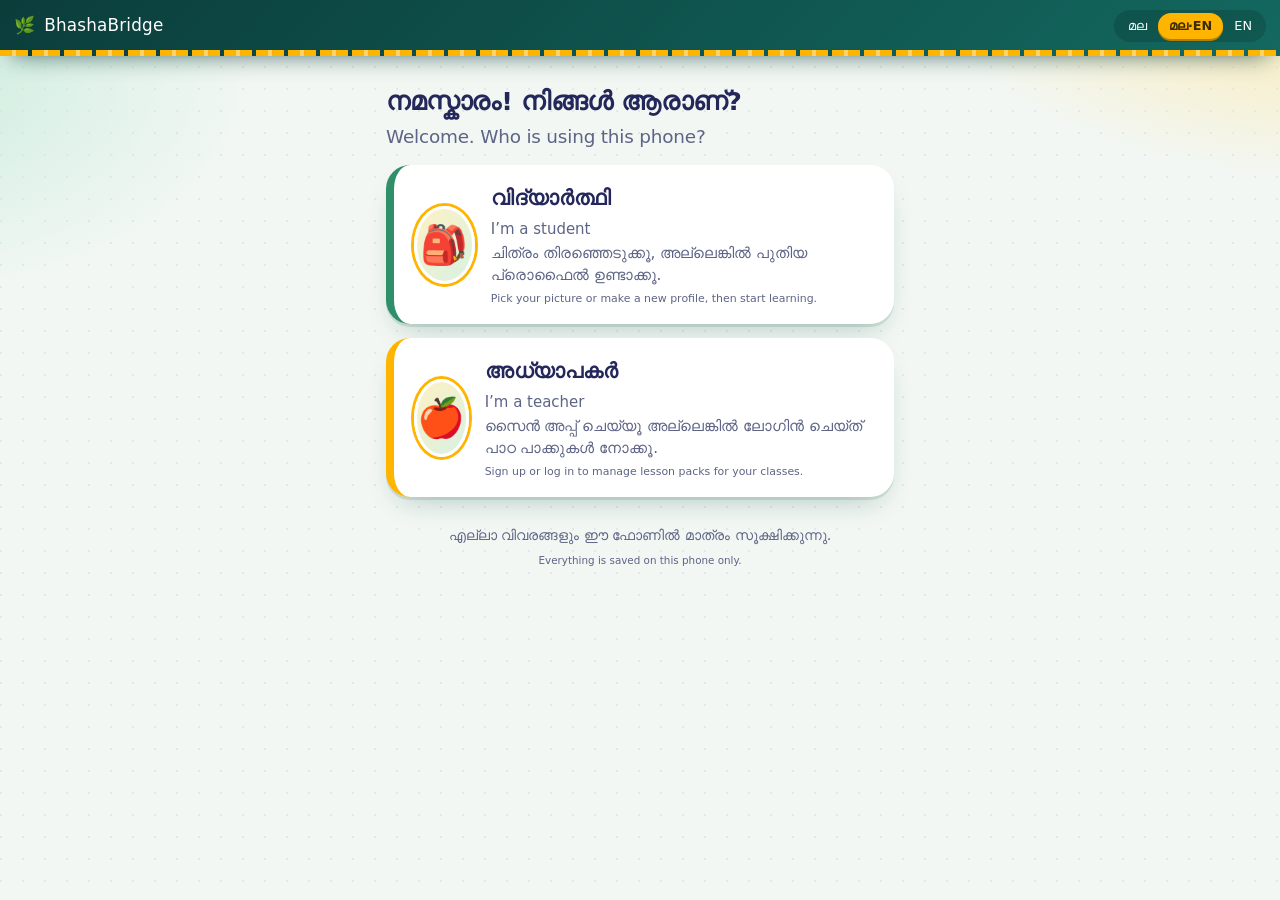
==== public/landing.html @ bab8854c "Rename landing to landing.html" ====
<!DOCTYPE html>
<html lang="ml">
<head>
<meta charset="utf-8">
<meta name="viewport" content="width=device-width, initial-scale=1, viewport-fit=cover">
<title>BhashaBridge</title>
<link rel="stylesheet" href="style.css">
<style>
a.door{display:flex;align-items:center;gap:16px;text-decoration:none;color:inherit;transition:transform .15s}
a.door:hover{transform:translateY(-3px)}
a.door.stu{border-left:8px solid var(--leaf)}
a.door.tea{border-left:8px solid var(--gold)}
a.door h2{margin:0;font-size:1.3rem;line-height:1.5}
a.door p{margin:2px 0 0;color:var(--mute);font-size:.95rem;line-height:1.5}
.foot{margin-top:26px;color:var(--mute);font-size:.9rem;text-align:center}
</style>
</head>
<body data-lang="both">
<header>
  <div class="brand"><span aria-hidden="true">🌿</span> BhashaBridge</div>
  <div class="tools">
    <div class="seg" role="group" aria-label="Language">
      <button data-lang="ml">മല</button>
      <button data-lang="both">മല·EN</button>
      <button data-lang="en">EN</button>
    </div>
  </div>
</header>
<main>
  <h1>
    <span class="ml" lang="ml">നമസ്കാരം! നിങ്ങൾ ആരാണ്?</span>
    <span class="en" lang="en">Welcome. Who is using this phone?</span>
  </h1>

  <!-- Student: opens the existing app, which starts at profile selection and creation -->
  <a class="card door stu" href="index.html">
    <div class="av" aria-hidden="true">🎒</div>
    <div>
      <h2><span class="ml" lang="ml">വിദ്യാർത്ഥി</span><span class="en" lang="en">I’m a student</span></h2>
      <p><span class="ml" lang="ml">ചിത്രം തിരഞ്ഞെടുക്കൂ, അല്ലെങ്കിൽ പുതിയ പ്രൊഫൈൽ ഉണ്ടാക്കൂ.</span><span class="en" lang="en">Pick your picture or make a new profile, then start learning.</span></p>
    </div>
  </a>

  <!-- Teacher: opens the teacher portal -->
  <a class="card door tea" href="teacher.html">
    <div class="av" aria-hidden="true">🍎</div>
    <div>
      <h2><span class="ml" lang="ml">അധ്യാപകർ</span><span class="en" lang="en">I’m a teacher</span></h2>
      <p><span class="ml" lang="ml">സൈൻ അപ്പ് ചെയ്യൂ അല്ലെങ്കിൽ ലോഗിൻ ചെയ്ത് പാഠ പാക്കുകൾ നോക്കൂ.</span><span class="en" lang="en">Sign up or log in to manage lesson packs for your classes.</span></p>
    </div>
  </a>

  <p class="foot"><span class="ml" lang="ml">എല്ലാ വിവരങ്ങളും ഈ ഫോണിൽ മാത്രം സൂക്ഷിക്കുന്നു.</span><span class="en" lang="en">Everything is saved on this phone only.</span></p>
</main>
<script>
function setLang(l, keep) {
  document.body.dataset.lang = l;
  document.documentElement.lang = l === "en" ? "en" : "ml";
  if (keep) { try { localStorage.setItem("bb_lang", l); } catch (e) {} }
}
try { setLang(localStorage.getItem("bb_lang") || "both"); } catch (e) {}
document.querySelectorAll(".seg button").forEach(b => b.onclick = () => setLang(b.dataset.lang, true));
</script>
</body>
</html>
---- public/style.css ----
:root {
  --paper: #f2f7f3;
  --card: #fff;
  --ink: #23275a;
  --mute: #5d6485;
  --green: #0f4c4a;
  --leaf: #2f8f6b;
  --gold: #ffb400;
  --hib: #d6336c;
  --line: #d5e5db;
  --r: 24px;
  --lift: 0 1px 0 #fff inset, 0 14px 30px -14px #0f4c4a55, 0 3px 0 var(--line);
  font-family:
    "Noto Sans Malayalam", "Manjari", "Nirmala UI", "Segoe UI", system-ui,
    sans-serif;
  color: var(--ink);
  color-scheme: light;
}
* {
  box-sizing: border-box;
}
body {
  margin: 0;
  min-height: 100dvh;
  font-size: 18px;
  line-height: 1.75;
  background: var(--paper);
  background-image:
    radial-gradient(700px 360px at 105% -5%, #ffe7a3 0, transparent 62%),
    radial-gradient(640px 380px at -10% 8%, #c9ecdc 0, transparent 60%),
    radial-gradient(circle at 1px 1px, #0f4c4a14 1.2px, transparent 1.6px);
  background-size:
    auto,
    auto,
    22px 22px;
  background-attachment: fixed;
  padding: env(safe-area-inset-top) env(safe-area-inset-right)
    env(safe-area-inset-bottom) env(safe-area-inset-left);
}
button {
  font: inherit;
  color: inherit;
  cursor: pointer;
  -webkit-tap-highlight-color: transparent;
}
:focus-visible {
  outline: 3px solid var(--gold);
  outline-offset: 3px;
}
[hidden] {
  display: none !important;
}
.skip {
  position: absolute;
  left: -999px;
}
.skip:focus {
  left: 8px;
  top: 8px;
  z-index: 50;
  background: #fff;
  padding: 6px 12px;
  border-radius: 8px;
}
/* language modes */
body[data-lang="ml"] .en,
body[data-lang="en"] .ml {
  display: none;
}
body[data-lang="both"] .ml,
body[data-lang="both"] .en {
  display: block;
  width: 100%;
}
body[data-lang="both"] .ml + .en,
body[data-lang="both"] .en + .ml {
  margin-top: 4px;
}
body[data-lang="both"] .en {
  font-size: 0.72em;
  line-height: 1.4;
  color: var(--mute);
  font-weight: 500;
}
body[data-lang="both"] .btn .en,
body[data-lang="both"] .pick .en,
body[data-lang="both"] header .en {
  color: inherit;
  opacity: 0.82;
}
/* header with a kasavu-style gold border */
header {
  position: sticky;
  top: 0;
  z-index: 5;
  display: flex;
  justify-content: space-between;
  align-items: center;
  gap: 8px;
  padding: 10px 14px 14px;
  color: #fff;
  background: linear-gradient(135deg, #0b3d3b, #13685f);
  box-shadow: 0 10px 24px -12px #0b3d3bcc;
}
header::after {
  content: "";
  position: absolute;
  left: 0;
  right: 0;
  bottom: 0;
  height: 6px;
  background: repeating-linear-gradient(
    90deg,
    var(--gold) 0 12px,
    #ffd467 12px 16px,
    var(--gold) 16px 28px,
    transparent 28px 32px
  );
}
.brand {
  display: flex;
  align-items: center;
  gap: 9px;
  font-size: 1.05rem;
  letter-spacing: 0.2px;
}
.brand img {
  border-radius: 9px;
  box-shadow: 0 2px 0 #00000033;
}
.tools {
  display: flex;
  align-items: center;
  gap: 8px;
}
.seg {
  display: flex;
  background: #00000026;
  border-radius: 99px;
  padding: 3px;
}
.seg button {
  border: 0;
  background: none;
  color: #fff;
  padding: 2px 11px;
  border-radius: 99px;
  font-size: 0.8rem;
  line-height: 1.7;
  transition: background 0.2s;
}
body[data-lang="ml"] [data-lang="ml"],
body[data-lang="both"] [data-lang="both"],
body[data-lang="en"] [data-lang="en"] {
  background: var(--gold);
  color: #3a2a00;
  font-weight: 800;
  box-shadow: 0 2px 0 #b57f00;
}
.ico {
  border: 0;
  background: #ffffff26;
  color: #fff;
  width: 36px;
  height: 36px;
  border-radius: 50%;
  font-size: 1.15rem;
  line-height: 1;
}
.net {
  font-size: 0.75rem;
  background: var(--hib);
  padding: 1px 10px;
  border-radius: 99px;
  line-height: 1.7;
  font-weight: 700;
}
main {
  max-width: 540px;
  margin: 0 auto;
  padding: 22px 16px 56px;
}
.boot {
  text-align: center;
  color: var(--mute);
}
.screen:not([hidden]) {
  animation: rise 0.4s cubic-bezier(0.2, 0.8, 0.2, 1);
}
@keyframes rise {
  from {
    opacity: 0;
    transform: translateY(16px);
  }
}
h1 {
  font-size: 1.6rem;
  line-height: 1.4;
  margin: 6px 0 16px;
  letter-spacing: -0.2px;
}
/* buttons */
.btn {
  display: block;
  width: 100%;
  min-height: 58px;
  border: 0;
  border-radius: 18px;
  color: #fff;
  font-weight: 800;
  padding: 8px 18px;
  margin-top: 16px;
  background: linear-gradient(180deg, #19776e, var(--green));
  box-shadow:
    0 6px 0 #08302f,
    0 14px 22px -8px #0f4c4a66,
    inset 0 1px 0 #ffffff55;
  transition:
    transform 0.08s,
    box-shadow 0.08s,
    filter 0.2s;
}
.btn:hover {
  filter: brightness(1.08);
}
.btn:active {
  transform: translateY(5px);
  box-shadow:
    0 1px 0 #08302f,
    0 4px 8px -4px #0f4c4a66,
    inset 0 1px 0 #ffffff55;
}
.btn[disabled] {
  background: #b9c8c0;
  box-shadow: 0 6px 0 #97a79f;
  color: #f4f8f5;
  cursor: not-allowed;
  filter: none;
}
.btn.alt {
  background: #fff;
  color: var(--green);
  border: 2px solid var(--green);
  box-shadow: 0 6px 0 var(--line);
}
.btn.gold {
  background: linear-gradient(180deg, #ffc83d, var(--gold));
  color: #3a2a00;
  box-shadow:
    0 6px 0 #b57f00,
    0 14px 22px -8px #ffb40088,
    inset 0 1px 0 #fff9;
}
/* cards */
.card {
  background: var(--card);
  border-radius: var(--r);
  padding: 18px 20px;
  margin: 14px 0;
  box-shadow: var(--lift);
}
.q {
  position: relative;
  padding: 18px 84px 18px 20px;
  border-left: 8px solid var(--gold);
}
.big {
  display: flex;
  flex-direction: column;
  gap: 4px;
  font-size: 1.3rem;
  line-height: 1.6;
  margin: 0;
  font-weight: 600;
}
.big .ml,
.big .en {
  display: block;
  width: 100%;
}
.listen {
  position: absolute;
  right: 14px;
  top: 50%;
  transform: translateY(-50%);
  width: 46px;
  height: 46px;
  border-radius: 50%;
  border: 0;
  font-size: 1.2rem;
  background: linear-gradient(180deg, #ffd467, var(--gold));
  box-shadow: 0 4px 0 #b57f00;
  transition: transform 0.08s;
}
.listen:active {
  transform: translateY(3px);
  box-shadow: 0 1px 0 #b57f00;
}
.opt .listen {
  position: static;
  flex: none;
  align-self: center;
}
.note {
  color: var(--mute);
  font-size: 0.95rem;
  margin: 0 0 8px;
}
/* profiles + pin */
.kids {
  display: grid;
  grid-template-columns: repeat(auto-fill, minmax(136px, 1fr));
  gap: 16px;
}
.kid {
  display: flex;
  flex-direction: column;
  align-items: center;
  gap: 6px;
  padding: 18px 8px 14px;
  border: 0;
  border-radius: var(--r);
  background: #fff;
  box-shadow: var(--lift);
  font-weight: 700;
  transition: transform 0.15s;
}
.kid:hover {
  transform: translateY(-4px) rotate(-1deg);
}
.kid .av,
.av {
  display: grid;
  place-items: center;
  font-size: 2.4rem;
  line-height: 1;
  width: 78px;
  height: 78px;
  border-radius: 50%;
  background: linear-gradient(135deg, #fff1c2, #d7f1e4);
  box-shadow:
    inset 0 0 0 3px #fff,
    0 0 0 3px var(--gold);
}
.center .av {
  margin: 0 auto 6px;
}
.kid.add {
  background: transparent;
  border: 3px dashed var(--leaf);
  color: var(--green);
  box-shadow: none;
}
.kid.add .av {
  background: #fff;
  box-shadow: none;
  font-size: 2rem;
}
.emo {
  display: grid;
  grid-template-columns: repeat(6, 1fr);
  gap: 8px;
}
.emo button {
  font-size: 1.7rem;
  border: 2px solid var(--line);
  border-radius: 16px;
  background: #fff;
  padding: 5px 0;
  transition: transform 0.1s;
}
.emo button:hover {
  transform: scale(1.1);
}
.emo button.sel {
  border-color: var(--green);
  background: #dff1e8;
  box-shadow: 0 4px 0 var(--leaf);
}
input[type="text"],
textarea {
  width: 100%;
  font: inherit;
  padding: 13px 16px;
  border: 2px solid var(--line);
  border-radius: 16px;
  background: #fbfdfb;
  color: var(--ink);
  margin-top: 8px;
  transition:
    border-color 0.2s,
    box-shadow 0.2s;
}
input[type="text"]:focus,
textarea:focus {
  outline: 0;
  border-color: var(--green);
  box-shadow: 0 0 0 4px #2f8f6b33;
}
textarea {
  resize: vertical;
  min-height: 88px;
}
.dots {
  display: flex;
  justify-content: center;
  gap: 16px;
  margin: 16px 0;
}
.dots i {
  width: 20px;
  height: 20px;
  border-radius: 50%;
  border: 3px solid var(--green);
  transition:
    transform 0.15s,
    background 0.15s;
}
.dots i.on {
  background: var(--gold);
  border-color: var(--green);
  transform: scale(1.15);
}
.dots.bad {
  animation: shake 0.4s;
}
.dots.bad i {
  border-color: var(--hib);
}
@keyframes shake {
  25% {
    transform: translateX(-10px);
  }
  75% {
    transform: translateX(10px);
  }
}
.pad {
  display: grid;
  grid-template-columns: repeat(3, 1fr);
  gap: 12px;
  max-width: 310px;
  margin: 0 auto;
}
.pad button {
  height: 64px;
  font-size: 1.55rem;
  font-weight: 800;
  border: 0;
  border-radius: 20px;
  background: #fff;
  box-shadow:
    0 5px 0 var(--line),
    0 10px 16px -10px #0f4c4a55;
}
.pad button:active {
  transform: translateY(4px);
  box-shadow: 0 1px 0 var(--line);
}
.center {
  text-align: center;
}
/* home */
.cc {
  position: relative;
  overflow: hidden;
  padding-top: 22px;
}
.cc::before {
  content: "";
  position: absolute;
  left: 0;
  right: 0;
  top: 0;
  height: 7px;
  background: linear-gradient(90deg, var(--leaf), #7bd0a8);
}
.cc:has(.tag)::before {
  background: linear-gradient(90deg, var(--gold), #ff7a45);
}
.cc h2 {
  font-size: 1.25rem;
  margin: 0 0 8px;
  line-height: 1.5;
}
.tag {
  display: inline-block;
  background: linear-gradient(90deg, #ffc83d, #ff9f45);
  color: #3a2a00;
  border-radius: 99px;
  font-size: 0.75rem;
  padding: 0 12px;
  font-weight: 800;
  margin-bottom: 6px;
}
.pills {
  display: flex;
  flex-wrap: wrap;
  gap: 6px;
}
.pill {
  display: inline-flex;
  align-items: center;
  gap: 7px;
  font-size: 0.78rem;
  padding: 1px 11px;
  border-radius: 99px;
  border: 2px solid var(--line);
  color: var(--mute);
  line-height: 1.55;
  background: #fafdfb;
}
.pill i {
  font-style: normal;
  font-weight: 800;
  background: #0000000d;
  border-radius: 99px;
  padding: 0 7px;
}
.pill.good {
  border-color: var(--leaf);
  background: #dff1e8;
  color: #0b5a3a;
}
.pill.mid {
  border-color: var(--gold);
  background: #fff4d1;
  color: #6a4a00;
}
.pill.low {
  border-color: var(--hib);
  background: #fde4ed;
  color: #8b1c46;
}
.row {
  display: flex;
  gap: 12px;
}
.row > * {
  flex: 1;
}
/* gate: connected stepper */
.steps {
  display: flex;
  gap: 8px;
  list-style: none;
  padding: 0;
  margin: 0 0 8px;
  font-size: 0.78rem;
  align-items: flex-end;
}
.steps li {
  flex: 1;
  text-align: center;
  position: relative;
  padding-top: 14px;
  color: var(--mute);
  line-height: 1.4;
}
.steps li::before {
  content: "";
  position: absolute;
  top: 0;
  left: 0;
  right: 0;
  height: 7px;
  border-radius: 99px;
  background: var(--line);
}
.steps li.on {
  color: var(--ink);
  font-weight: 800;
}
.steps li.on::before {
  background: linear-gradient(90deg, var(--gold), #ff9f45);
  box-shadow: 0 0 0 3px #ffb40033;
}
.steps li.done {
  color: var(--leaf);
}
.steps li.done::before {
  background: var(--leaf);
}
.x {
  border: 0;
  background: #fff;
  font-size: 1.1rem;
  color: var(--mute);
  width: 36px;
  height: 36px;
  border-radius: 50%;
  margin-left: 8px;
  box-shadow: 0 2px 0 var(--line);
}
/* pookalam mic: rotating petals, glowing centre */
.mic {
  position: relative;
  isolation: isolate;
  display: block;
  margin: 8px auto 0;
  width: 156px;
  height: 156px;
  border: 0;
  border-radius: 50%;
  background: none;
  font-size: 2.5rem;
  color: #fff;
  transition: transform 0.15s;
  filter: drop-shadow(0 12px 14px #0f4c4a55);
}
.mic::before {
  content: "";
  position: absolute;
  inset: 0;
  z-index: -2;
  border-radius: 50%;
  background: repeating-conic-gradient(
    var(--gold) 0 12deg,
    #ff7a45 12deg 24deg
  );
  -webkit-mask: radial-gradient(circle, transparent 0 30%, #000 31%);
  mask: radial-gradient(circle, transparent 0 30%, #000 31%);
  animation: spin 28s linear infinite;
}
.mic::after {
  content: "";
  position: absolute;
  inset: 30px;
  z-index: -1;
  border-radius: 50%;
  background: radial-gradient(circle at 35% 28%, #35b48f, var(--green) 70%);
  box-shadow:
    0 0 0 6px #fff,
    0 0 0 9px var(--gold);
}
.mic:active {
  transform: scale(0.95);
}
.mic span {
  position: absolute;
  left: 50%;
  transform: translateX(-50%);
  bottom: -52px;
  width: max-content;
  max-width: 170px;
  color: var(--ink);
  font-size: 0.9rem;
  line-height: 1.2;
  font-weight: 700;
  text-align: center;
  white-space: nowrap;
}
body[data-lang="both"] .mic span {
  max-width: 190px;
}
.mic.rec {
  animation: pulse 1.1s infinite;
}
.mic.rec::after {
  background: radial-gradient(circle at 35% 28%, #ff6a98, var(--hib) 70%);
}
.mic.rec::before {
  animation-duration: 3s;
}
@keyframes spin {
  to {
    transform: rotate(360deg);
  }
}
@keyframes pulse {
  50% {
    transform: scale(1.07);
  }
}
.ans {
  display: flex;
  flex-direction: column;
  gap: 12px;
  padding-bottom: 22px;
}
.ans .mic {
  margin: 6px auto 58px;
}
.stat {
  min-height: 28px;
  text-align: center;
  color: var(--mute);
  margin: -8px 0 0;
  font-weight: 600;
}
.quote {
  font-size: 1.25rem;
  font-weight: 700;
  margin: 0 0 6px;
}
.opts {
  display: grid;
  gap: 12px;
  margin-top: 8px;
}
.opt {
  display: flex;
  gap: 10px;
}
.pick {
  position: relative;
  flex: 1;
  text-align: left;
  background: #fff;
  border: 2px solid transparent;
  border-radius: 18px;
  padding: 12px 44px 12px 16px;
  box-shadow: var(--lift);
  line-height: 1.65;
  transition:
    transform 0.1s,
    border-color 0.15s,
    background 0.15s;
}
.pick:active {
  transform: scale(0.985);
}
.pick.sel {
  border-color: var(--green);
  background: #e6f5ec;
}
.pick.sel::after {
  content: "✓";
  position: absolute;
  right: 12px;
  top: 50%;
  transform: translateY(-50%);
  width: 26px;
  height: 26px;
  border-radius: 50%;
  background: var(--green);
  color: #fff;
  display: grid;
  place-items: center;
  font-size: 0.9rem;
  font-weight: 800;
  animation: pop 0.3s;
}
.pairs {
  display: grid;
  grid-template-columns: 1fr 1fr;
  gap: 12px;
}
.pairs .card {
  margin: 0;
  padding: 14px;
  text-align: center;
}
.pairs b {
  display: block;
  font-size: 1.12rem;
}
.pairs b[lang="en"] {
  color: var(--leaf);
}
.pairs .listen {
  position: static;
  margin: 8px auto 0;
}
.chips {
  display: flex;
  flex-wrap: wrap;
  gap: 8px;
}
.chips span {
  background: #fff4d1;
  border: 2px solid var(--gold);
  border-radius: 14px;
  padding: 0 12px;
  font-weight: 800;
}
.think {
  text-align: center;
  padding: 38px;
}
.think i {
  display: inline-block;
  width: 15px;
  height: 15px;
  margin: 0 5px;
  border-radius: 50%;
  background: var(--gold);
  animation: bob 1s infinite;
}
.think i:nth-child(2) {
  animation-delay: 0.15s;
  background: #ff9f45;
}
.think i:nth-child(3) {
  animation-delay: 0.3s;
  background: var(--hib);
}
@keyframes bob {
  50% {
    transform: translateY(-14px);
  }
}
.win {
  font-size: 3.2rem;
  text-align: center;
  margin: 0;
  animation: pop 0.5s;
}
@keyframes pop {
  0% {
    transform: scale(0.3);
  }
  70% {
    transform: scale(1.25);
  }
}
.sum {
  list-style: none;
  padding: 0;
  margin: 6px 0 0;
}
.sum li {
  display: flex;
  justify-content: space-between;
  padding: 8px 0;
  border-bottom: 2px dotted var(--line);
}
.confetti {
  position: fixed;
  inset: 0;
  z-index: 40;
  pointer-events: none;
  overflow: hidden;
}
.confetti i {
  position: absolute;
  top: -24px;
  width: 10px;
  height: 16px;
  border-radius: 3px;
  animation: fall 1.9s cubic-bezier(0.3, 0.6, 0.5, 1) forwards;
}
@keyframes fall {
  to {
    transform: translate(var(--dx, 0), 105vh) rotate(720deg);
  }
}
/* overlays */
.modal {
  position: fixed;
  inset: 0;
  z-index: 20;
  background: #0b2a2ab3;
  backdrop-filter: blur(4px);
  display: grid;
  place-items: end center;
  animation: fade 0.2s;
}
.sheet {
  background: var(--paper);
  width: 100%;
  max-width: 540px;
  border-radius: 28px 28px 0 0;
  padding: 22px 18px calc(20px + env(safe-area-inset-bottom));
  max-height: 88dvh;
  overflow: auto;
  animation: slide 0.3s cubic-bezier(0.2, 0.8, 0.2, 1);
}
@keyframes slide {
  from {
    transform: translateY(60px);
    opacity: 0;
  }
}
@keyframes fade {
  from {
    opacity: 0;
  }
}
.toast {
  position: fixed;
  left: 50%;
  bottom: calc(22px + env(safe-area-inset-bottom));
  transform: translate(-50%, 40px);
  background: var(--ink);
  color: #fff;
  padding: 10px 20px;
  border-radius: 99px;
  opacity: 0;
  transition: 0.25s;
  z-index: 60;
  pointer-events: none;
  max-width: 90vw;
  font-size: 0.95rem;
  box-shadow: 0 10px 24px -8px #23275a99;
}
.toast.on {
  opacity: 1;
  transform: translate(-50%, 0);
}
@media (prefers-reduced-motion: reduce) {
  *,
  ::before,
  ::after {
    animation: none !important;
    transition: none !important;
  }
}
/* passport + digest */
.who {
  display: flex;
  align-items: center;
  gap: 14px;
  margin-bottom: 8px;
}
.who h1 {
  margin: 0;
}
.who .note {
  margin: 0;
}
.tabs {
  display: flex;
  gap: 8px;
  overflow-x: auto;
  padding: 4px 2px 12px;
  scrollbar-width: none;
}
.tab {
  flex: none;
  border: 0;
  background: #fff;
  border-radius: 99px;
  padding: 3px 16px;
  font-weight: 700;
  color: var(--mute);
  box-shadow: 0 4px 0 var(--line);
  line-height: 1.6;
}
.tab.on {
  background: var(--green);
  color: #fff;
  box-shadow: 0 4px 0 #08302f;
}
.srow {
  display: flex;
  justify-content: space-between;
  align-items: center;
  gap: 10px;
}
.srow b {
  font-size: 1.15rem;
}
.badge {
  border-radius: 99px;
  padding: 0 12px;
  font-size: 0.78rem;
  font-weight: 800;
  background: #eef2f0;
  color: var(--mute);
  border: 2px solid var(--line);
  text-align: center;
  line-height: 1.5;
}
.badge.good {
  background: #dff1e8;
  color: #0b5a3a;
  border-color: var(--leaf);
}
.badge.mid {
  background: #fff4d1;
  color: #6a4a00;
  border-color: var(--gold);
}
.badge.low {
  background: #fde4ed;
  color: #8b1c46;
  border-color: var(--hib);
}
.bar {
  height: 16px;
  background: #e3eee8;
  border-radius: 99px;
  overflow: hidden;
  margin: 12px 0 8px;
}
.bar i {
  display: block;
  height: 100%;
  border-radius: 99px;
  background: linear-gradient(90deg, var(--leaf), #5cc79b);
  transition: width 0.8s cubic-bezier(0.2, 0.8, 0.2, 1);
}
.strand.mid .bar i {
  background: linear-gradient(90deg, var(--gold), #ffd467);
}
.strand.low .bar i {
  background: linear-gradient(90deg, var(--hib), #ff7aa3);
}
.strand.none .bar i {
  background: #9db3ab;
}
.lowc {
  display: inline-block;
  border: 2px dashed var(--mute);
  border-radius: 10px;
  padding: 0 10px;
  font-size: 0.8rem;
  color: var(--mute);
  margin-left: 6px;
}
details summary {
  cursor: pointer;
  color: var(--green);
  font-weight: 800;
  font-size: 0.9rem;
  margin-top: 6px;
}
.log {
  list-style: none;
  padding: 0;
  margin: 8px 0 0;
  font-size: 0.85rem;
}
.log li {
  display: flex;
  justify-content: space-between;
  gap: 8px;
  padding: 5px 0;
  border-bottom: 2px dotted var(--line);
}
.next {
  background: linear-gradient(135deg, #0b3d3b, #13685f);
  color: #fff;
}
.next .note {
  color: #cfe6dc;
}
.next .btn {
  margin-top: 12px;
}
.chip {
  display: inline-block;
  background: #fff0bd;
  color: #634900;
  border-radius: 99px;
  padding: 0 12px;
  font-size: 0.78rem;
  font-weight: 800;
}
.rank {
  display: grid;
  grid-template-columns: 34px 1fr auto;
  gap: 12px;
  align-items: center;
  padding: 10px 0;
  border-bottom: 2px dotted var(--line);
}
.rank .n {
  width: 34px;
  height: 34px;
  border-radius: 50%;
  display: grid;
  place-items: center;
  background: var(--gold);
  font-weight: 800;
  color: #3a2a00;
}
.rank .bar {
  margin: 4px 0 0;
}
.rank small {
  color: var(--mute);
}
.stats {
  display: grid;
  grid-template-columns: repeat(3, 1fr);
  gap: 10px;
  text-align: center;
}
.stats b {
  display: block;
  font-size: 1.6rem;
  line-height: 1.2;
  color: var(--green);
}
.stats span {
  font-size: 0.78rem;
  color: var(--mute);
}
@media print {
  body {
    background: #fff !important;
  }
  header,
  .noprint,
  .toast {
    display: none !important;
  }
  .card {
    box-shadow: none;
    border: 1px solid #bbb;
    break-inside: avoid;
  }
  main {
    max-width: none;
    padding: 0;
  }
  .bar i {
    -webkit-print-color-adjust: exact;
    print-color-adjust: exact;
  }
}
/* ===== v3: bilingual layout + voice card ===== */
.bi {
  display: inline;
}
body[data-lang="both"] .bi {
  display: inline-flex;
  flex-direction: column;
  gap: 2px;
  max-width: 100%;
  vertical-align: top;
}
body[data-lang="both"] .bi .ml,
body[data-lang="both"] .bi .en {
  display: block;
  width: auto;
  margin: 0;
}

/* small labels: Malayalam · English on a single line */
body[data-lang="both"] :is(.pill, .badge, .tab, .tag, .chip, .chips span) .bi {
  display: inline;
}
body[data-lang="both"]
  :is(.pill, .badge, .tab, .tag, .chip, .chips span)
  .bi
  .ml,
body[data-lang="both"]
  :is(.pill, .badge, .tab, .tag, .chip, .chips span)
  .bi
  .en {
  display: inline;
}
body[data-lang="both"]
  :is(.pill, .badge, .tab, .tag, .chip, .chips span)
  .bi
  .en {
  font-size: 0.92em;
  opacity: 0.85;
}
body[data-lang="both"]
  :is(.pill, .badge, .tab, .tag, .chip, .chips span)
  .bi
  .en::before {
  content: " · ";
}

/* listen button sits beside the first line, not in the middle of tall cards */
.q .listen {
  top: 16px;
  transform: none;
}
.q .listen:active {
  transform: translateY(3px);
}

/* voice answer card */
.ans {
  align-items: center;
  gap: 8px;
  padding: 22px 18px 20px;
  text-align: center;
  background: linear-gradient(180deg, #fff, #f3faf6);
}
.micwrap {
  position: relative;
  display: flex;
  flex-direction: column;
  align-items: center;
  gap: 16px;
  width: 100%;
  margin: 4px 0 2px;
}
.ans .mic {
  margin: 0;
}
.rip {
  position: absolute;
  top: 0;
  left: 50%;
  width: 156px;
  height: 156px;
  margin-left: -78px;
  border-radius: 50%;
  border: 3px solid var(--hib);
  opacity: 0;
  pointer-events: none;
}
.micwrap.rec .rip {
  animation: ripple 1.8s ease-out infinite;
}
.micwrap.rec .rip:nth-of-type(2) {
  animation-delay: 0.9s;
}
@keyframes ripple {
  0% {
    transform: scale(0.85);
    opacity: 0.55;
  }
  100% {
    transform: scale(1.7);
    opacity: 0;
  }
}
.miclabel {
  margin: 0;
  min-width: 150px;
  padding: 3px 24px;
  border-radius: 22px;
  background: var(--green);
  color: #fff;
  font-weight: 800;
  font-size: 1rem;
  line-height: 1.5;
  box-shadow: 0 4px 0 #08302f;
  text-align: center;
  transition: background 0.2s;
}
.miclabel .en {
  color: inherit;
  opacity: 0.85;
}
.micwrap.rec .miclabel {
  background: var(--hib);
  box-shadow: 0 4px 0 #8b1c46;
}
.stat {
  display: flex;
  justify-content: center;
  align-items: center;
  gap: 8px;
  min-height: 28px;
  margin: 0;
  color: var(--mute);
  font-weight: 600;
}
.stat .timer {
  font-variant-numeric: tabular-nums;
  color: var(--hib);
}
.or {
  display: flex;
  align-items: center;
  gap: 12px;
  width: 100%;
  margin-top: 6px;
  color: var(--mute);
  font-size: 0.85rem;
  font-weight: 700;
}
.or::before,
.or::after {
  content: "";
  flex: 1;
  height: 2px;
  border-radius: 2px;
  background: var(--line);
}
.ans textarea {
  margin-top: 0;
  text-align: left;
}
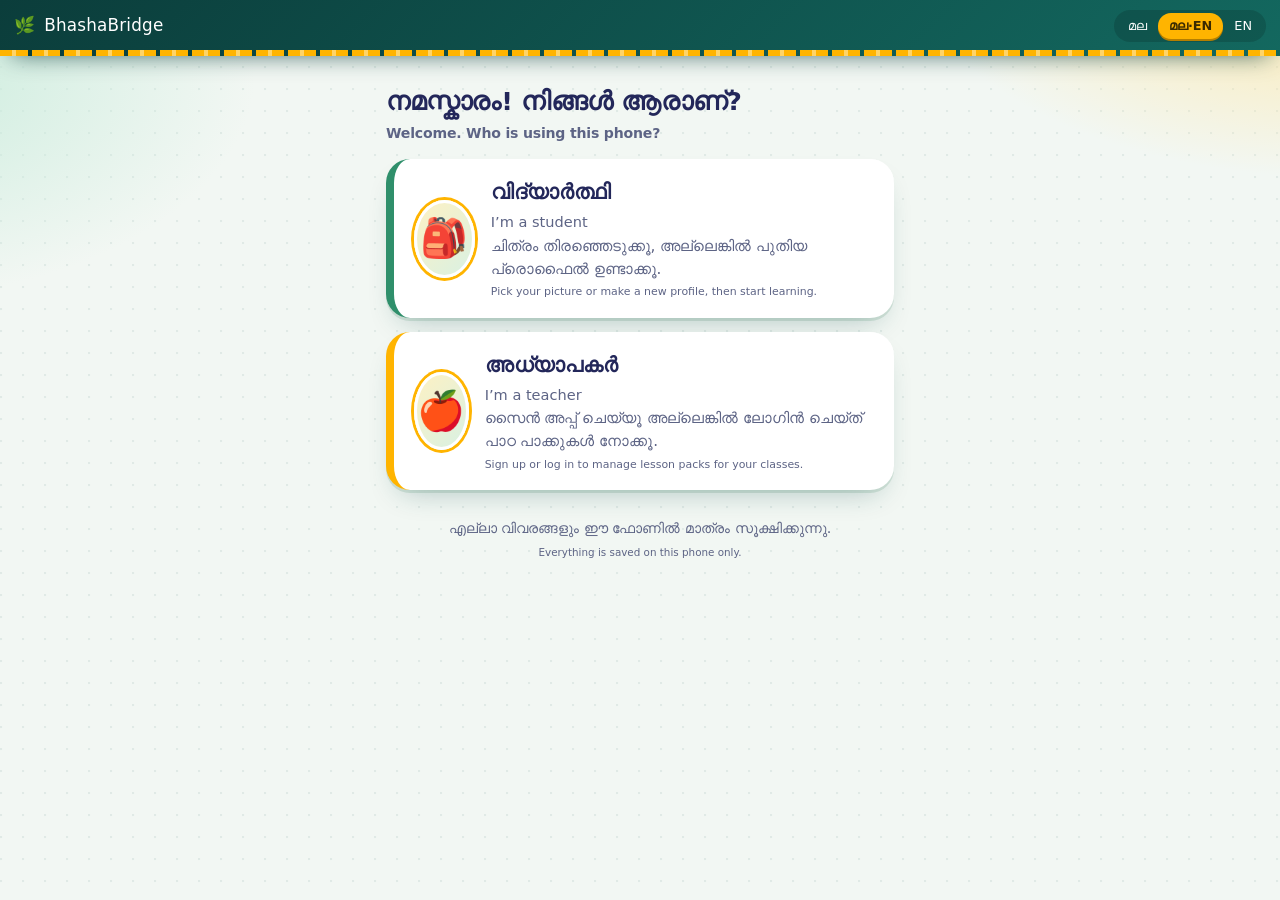
==== commit a8336d12: "prettiernga" ====
--- a/public/landing.html
+++ b/public/landing.html
@@ -1,65 +1,129 @@
-<!DOCTYPE html>
+<!doctype html>
 <html lang="ml">
-<head>
-<meta charset="utf-8">
-<meta name="viewport" content="width=device-width, initial-scale=1, viewport-fit=cover">
-<title>BhashaBridge</title>
-<link rel="stylesheet" href="style.css">
-<style>
-a.door{display:flex;align-items:center;gap:16px;text-decoration:none;color:inherit;transition:transform .15s}
-a.door:hover{transform:translateY(-3px)}
-a.door.stu{border-left:8px solid var(--leaf)}
-a.door.tea{border-left:8px solid var(--gold)}
-a.door h2{margin:0;font-size:1.3rem;line-height:1.5}
-a.door p{margin:2px 0 0;color:var(--mute);font-size:.95rem;line-height:1.5}
-.foot{margin-top:26px;color:var(--mute);font-size:.9rem;text-align:center}
-</style>
-</head>
-<body data-lang="both">
-<header>
-  <div class="brand"><span aria-hidden="true">🌿</span> BhashaBridge</div>
-  <div class="tools">
-    <div class="seg" role="group" aria-label="Language">
-      <button data-lang="ml">മല</button>
-      <button data-lang="both">മല·EN</button>
-      <button data-lang="en">EN</button>
-    </div>
-  </div>
-</header>
-<main>
-  <h1>
-    <span class="ml" lang="ml">നമസ്കാരം! നിങ്ങൾ ആരാണ്?</span>
-    <span class="en" lang="en">Welcome. Who is using this phone?</span>
-  </h1>
+  <head>
+    <meta charset="utf-8" />
+    <meta
+      name="viewport"
+      content="width=device-width, initial-scale=1, viewport-fit=cover"
+    />
+    <title>BhashaBridge</title>
+    <link rel="stylesheet" href="style.css" />
+    <style>
+      a.door {
+        display: flex;
+        align-items: center;
+        gap: 16px;
+        text-decoration: none;
+        color: inherit;
+        transition: transform 0.15s;
+      }
+      a.door:hover {
+        transform: translateY(-3px);
+      }
+      a.door.stu {
+        border-left: 8px solid var(--leaf);
+      }
+      a.door.tea {
+        border-left: 8px solid var(--gold);
+      }
+      a.door h2 {
+        margin: 0;
+        font-size: 1.3rem;
+        line-height: 1.5;
+      }
+      a.door p {
+        margin: 2px 0 0;
+        color: var(--mute);
+        font-size: 0.95rem;
+        line-height: 1.5;
+      }
+      .foot {
+        margin-top: 26px;
+        color: var(--mute);
+        font-size: 0.9rem;
+        text-align: center;
+      }
+    </style>
+  </head>
+  <body data-lang="both">
+    <header>
+      <div class="brand"><span aria-hidden="true">🌿</span> BhashaBridge</div>
+      <div class="tools">
+        <div class="seg" role="group" aria-label="Language">
+          <button data-lang="ml">മല</button>
+          <button data-lang="both">മല·EN</button>
+          <button data-lang="en">EN</button>
+        </div>
+      </div>
+    </header>
+    <main>
+      <h1>
+        <span class="ml" lang="ml">നമസ്കാരം! നിങ്ങൾ ആരാണ്?</span>
+        <span class="en" lang="en">Welcome. Who is using this phone?</span>
+      </h1>
 
-  <!-- Student: opens the existing app, which starts at profile selection and creation -->
-  <a class="card door stu" href="index.html">
-    <div class="av" aria-hidden="true">🎒</div>
-    <div>
-      <h2><span class="ml" lang="ml">വിദ്യാർത്ഥി</span><span class="en" lang="en">I’m a student</span></h2>
-      <p><span class="ml" lang="ml">ചിത്രം തിരഞ്ഞെടുക്കൂ, അല്ലെങ്കിൽ പുതിയ പ്രൊഫൈൽ ഉണ്ടാക്കൂ.</span><span class="en" lang="en">Pick your picture or make a new profile, then start learning.</span></p>
-    </div>
-  </a>
+      <!-- Student: opens the existing app, which starts at profile selection and creation -->
+      <a class="card door stu" href="index.html">
+        <div class="av" aria-hidden="true">🎒</div>
+        <div>
+          <h2>
+            <span class="ml" lang="ml">വിദ്യാർത്ഥി</span
+            ><span class="en" lang="en">I’m a student</span>
+          </h2>
+          <p>
+            <span class="ml" lang="ml"
+              >ചിത്രം തിരഞ്ഞെടുക്കൂ, അല്ലെങ്കിൽ പുതിയ പ്രൊഫൈൽ ഉണ്ടാക്കൂ.</span
+            ><span class="en" lang="en"
+              >Pick your picture or make a new profile, then start
+              learning.</span
+            >
+          </p>
+        </div>
+      </a>
 
-  <!-- Teacher: opens the teacher portal -->
-  <a class="card door tea" href="teacher.html">
-    <div class="av" aria-hidden="true">🍎</div>
-    <div>
-      <h2><span class="ml" lang="ml">അധ്യാപകർ</span><span class="en" lang="en">I’m a teacher</span></h2>
-      <p><span class="ml" lang="ml">സൈൻ അപ്പ് ചെയ്യൂ അല്ലെങ്കിൽ ലോഗിൻ ചെയ്ത് പാഠ പാക്കുകൾ നോക്കൂ.</span><span class="en" lang="en">Sign up or log in to manage lesson packs for your classes.</span></p>
-    </div>
-  </a>
+      <!-- Teacher: opens the teacher portal -->
+      <a class="card door tea" href="teacher.html">
+        <div class="av" aria-hidden="true">🍎</div>
+        <div>
+          <h2>
+            <span class="ml" lang="ml">അധ്യാപകർ</span
+            ><span class="en" lang="en">I’m a teacher</span>
+          </h2>
+          <p>
+            <span class="ml" lang="ml"
+              >സൈൻ അപ്പ് ചെയ്യൂ അല്ലെങ്കിൽ ലോഗിൻ ചെയ്ത് പാഠ പാക്കുകൾ
+              നോക്കൂ.</span
+            ><span class="en" lang="en"
+              >Sign up or log in to manage lesson packs for your classes.</span
+            >
+          </p>
+        </div>
+      </a>
 
-  <p class="foot"><span class="ml" lang="ml">എല്ലാ വിവരങ്ങളും ഈ ഫോണിൽ മാത്രം സൂക്ഷിക്കുന്നു.</span><span class="en" lang="en">Everything is saved on this phone only.</span></p>
-</main>
-<script>
-function setLang(l, keep) {
-  document.body.dataset.lang = l;
-  document.documentElement.lang = l === "en" ? "en" : "ml";
-  if (keep) { try { localStorage.setItem("bb_lang", l); } catch (e) {} }
-}
-try { setLang(localStorage.getItem("bb_lang") || "both"); } catch (e) {}
-document.querySelectorAll(".seg button").forEach(b => b.onclick = () => setLang(b.dataset.lang, true));
-</script>
-</body>
+      <p class="foot">
+        <span class="ml" lang="ml"
+          >എല്ലാ വിവരങ്ങളും ഈ ഫോണിൽ മാത്രം സൂക്ഷിക്കുന്നു.</span
+        ><span class="en" lang="en"
+          >Everything is saved on this phone only.</span
+        >
+      </p>
+    </main>
+    <script>
+      function setLang(l, keep) {
+        document.body.dataset.lang = l;
+        document.documentElement.lang = l === "en" ? "en" : "ml";
+        if (keep) {
+          try {
+            localStorage.setItem("bb_lang", l);
+          } catch (e) {}
+        }
+      }
+      try {
+        setLang(localStorage.getItem("bb_lang") || "both");
+      } catch (e) {}
+      document
+        .querySelectorAll(".seg button")
+        .forEach((b) => (b.onclick = () => setLang(b.dataset.lang, true)));
+    </script>
+  </body>
 </html>
--- a/public/style.css
+++ b/public/style.css
@@ -1272,3 +1272,140 @@
   margin-top: 0;
   text-align: left;
 }
+
+/* ===== v4: finish the polish ===== */
+
+/* the 🔊 button flows in the layout by default; only cards pin it to a corner */
+.listen {
+  position: static;
+  transform: none;
+  display: inline-grid;
+  place-items: center;
+  flex: none;
+  width: 46px;
+  height: 46px;
+  border-radius: 50%;
+  line-height: 1;
+}
+.q .listen,
+.mcard .listen {
+  position: absolute;
+  top: 16px;
+  right: 14px;
+  transform: none;
+}
+.listen:active,
+.q .listen:active {
+  transform: translateY(3px);
+}
+.opt {
+  align-items: center;
+}
+
+/* Word bridge cards */
+.pairs .card {
+  position: relative;
+  overflow: hidden;
+  display: flex;
+  flex-direction: column;
+  align-items: center;
+  justify-content: center;
+  gap: 4px;
+  min-height: 190px;
+  padding: 22px 12px 16px;
+}
+.pairs .card::before {
+  content: "";
+  position: absolute;
+  inset: 0 0 auto 0;
+  height: 6px;
+  background: linear-gradient(90deg, var(--gold), #ff9f45);
+}
+.pairs b {
+  font-size: 1.3rem;
+  line-height: 1.35;
+}
+.pairs b[lang="ml"] {
+  color: var(--ink);
+}
+.pairs b[lang="en"] {
+  width: 80%;
+  margin-top: 2px;
+  padding-top: 8px;
+  font-size: 1.15rem;
+  color: var(--leaf);
+  border-top: 2px dotted var(--line);
+}
+.pairs .listen {
+  margin-top: 12px;
+}
+
+/* heading hierarchy in bilingual mode */
+body[data-lang="both"] h1 .en {
+  font-size: 0.55em;
+  font-weight: 600;
+  color: var(--mute);
+}
+body[data-lang="both"] h2 .en {
+  font-size: 0.7em;
+}
+.steps li .bi,
+.btn .bi {
+  align-items: center;
+}
+.pick .bi {
+  align-items: flex-start;
+}
+
+/* close button and disabled button */
+.x {
+  flex: none;
+  width: 40px;
+  height: 40px;
+  font-size: 1.15rem;
+}
+.x:hover {
+  background: #fde4ed;
+  color: var(--hib);
+}
+.btn[disabled]:active {
+  transform: none;
+  box-shadow: 0 6px 0 #97a79f;
+}
+
+/* gentle stagger when a lesson screen opens */
+#s-gate .card,
+#s-home .card,
+#s-end .card {
+  animation: rise 0.45s cubic-bezier(0.2, 0.8, 0.2, 1) both;
+}
+#s-gate .card:nth-child(3),
+#s-home .card:nth-child(2),
+#s-end .card:nth-child(2) {
+  animation-delay: 0.06s;
+}
+#s-gate .card:nth-child(4),
+#s-home .card:nth-child(3),
+#s-end .card:nth-child(3) {
+  animation-delay: 0.12s;
+}
+#s-home .card:nth-child(4) {
+  animation-delay: 0.18s;
+}
+
+/* small phones */
+@media (max-width: 380px) {
+  .pairs .card {
+    min-height: 170px;
+  }
+  .pairs b {
+    font-size: 1.1rem;
+  }
+  h1 {
+    font-size: 1.4rem;
+  }
+  main {
+    padding-left: 12px;
+    padding-right: 12px;
+  }
+}
